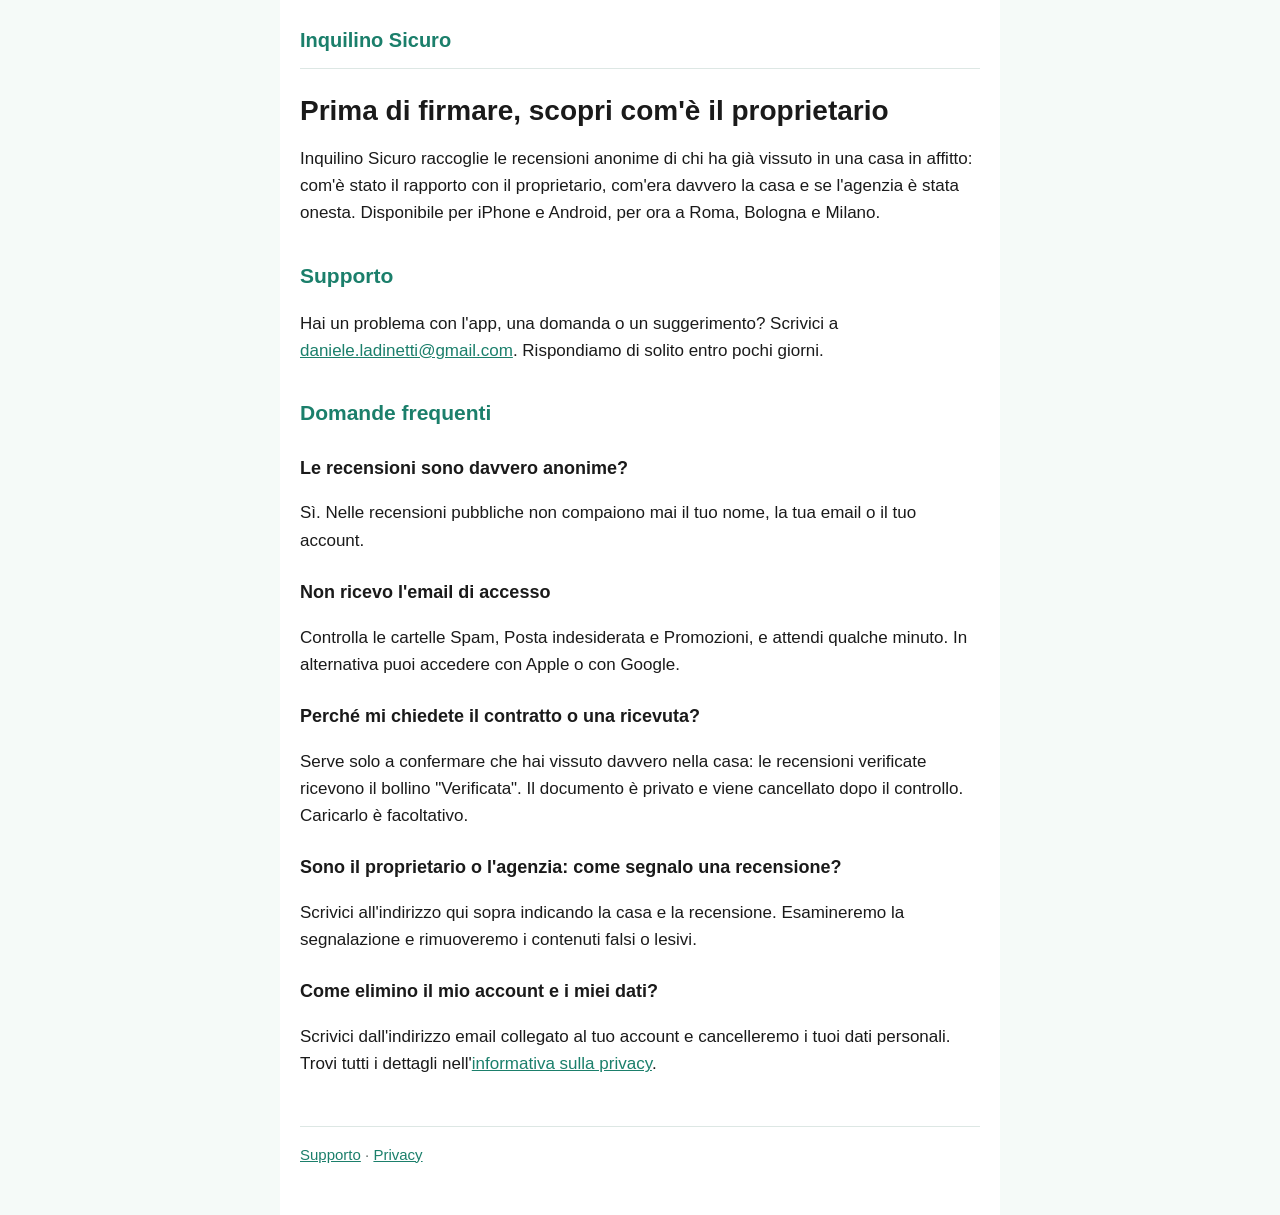
==== index.html @ e48c76f4 "Add files via upload" ====
<!doctype html>
<html lang="it">
<head>
<meta charset="utf-8">
<meta name="viewport" content="width=device-width, initial-scale=1">
<title>Inquilino Sicuro – Supporto</title>
<link rel="stylesheet" href="stile.css">
</head>
<body>
<main>
<header>
  <a class="marchio" href="index.html">Inquilino Sicuro</a>
</header>

<h1>Prima di firmare, scopri com'è il proprietario</h1>
<p>Inquilino Sicuro raccoglie le recensioni anonime di chi ha già vissuto in una casa in affitto:
com'è stato il rapporto con il proprietario, com'era davvero la casa e se l'agenzia è stata onesta.
Disponibile per iPhone e Android, per ora a Roma, Bologna e Milano.</p>

<h2>Supporto</h2>
<p>Hai un problema con l'app, una domanda o un suggerimento? Scrivici a
<a href="mailto:daniele.ladinetti@gmail.com?subject=Inquilino%20Sicuro%20-%20Supporto">daniele.ladinetti@gmail.com</a>.
Rispondiamo di solito entro pochi giorni.</p>

<h2>Domande frequenti</h2>

<h3>Le recensioni sono davvero anonime?</h3>
<p>Sì. Nelle recensioni pubbliche non compaiono mai il tuo nome, la tua email o il tuo account.</p>

<h3>Non ricevo l'email di accesso</h3>
<p>Controlla le cartelle Spam, Posta indesiderata e Promozioni, e attendi qualche minuto.
In alternativa puoi accedere con Apple o con Google.</p>

<h3>Perché mi chiedete il contratto o una ricevuta?</h3>
<p>Serve solo a confermare che hai vissuto davvero nella casa: le recensioni verificate ricevono il bollino
"Verificata". Il documento è privato e viene cancellato dopo il controllo. Caricarlo è facoltativo.</p>

<h3>Sono il proprietario o l'agenzia: come segnalo una recensione?</h3>
<p>Scrivici all'indirizzo qui sopra indicando la casa e la recensione. Esamineremo la segnalazione
e rimuoveremo i contenuti falsi o lesivi.</p>

<h3>Come elimino il mio account e i miei dati?</h3>
<p>Scrivici dall'indirizzo email collegato al tuo account e cancelleremo i tuoi dati personali.
Trovi tutti i dettagli nell'<a href="privacy.html">informativa sulla privacy</a>.</p>

<footer>
  <a href="index.html">Supporto</a> · <a href="privacy.html">Privacy</a>
</footer>
</main>
</body>
</html>
---- stile.css ----
:root {
  --verde: #1B7F6B;
  --testo: #1a1a1a;
  --tenue: #5f6b68;
  --sfondo: #f5faf8;
  --carta: #ffffff;
  --bordo: #dde7e4;
}
@media (prefers-color-scheme: dark) {
  :root {
    --verde: #5fcfb6;
    --testo: #e8efed;
    --tenue: #a3b3af;
    --sfondo: #0f1614;
    --carta: #17211e;
    --bordo: #2a3834;
  }
}
* { box-sizing: border-box; }
body {
  margin: 0;
  background: var(--sfondo);
  color: var(--testo);
  font: 17px/1.6 -apple-system, BlinkMacSystemFont, "Segoe UI", Roboto, Helvetica, Arial, sans-serif;
}
main {
  max-width: 720px;
  margin: 0 auto;
  padding: 24px 20px 48px;
  background: var(--carta);
  min-height: 100vh;
}
header { padding-bottom: 12px; border-bottom: 1px solid var(--bordo); margin-bottom: 24px; }
.marchio { color: var(--verde); font-weight: 700; font-size: 20px; text-decoration: none; }
h1 { font-size: 28px; line-height: 1.25; margin: 0 0 8px; }
h2 { font-size: 21px; margin-top: 32px; color: var(--verde); }
h3 { font-size: 18px; margin: 24px 0 4px; }
a { color: var(--verde); }
ul { padding-left: 22px; }
li { margin-bottom: 8px; }
.aggiornata { color: var(--tenue); font-size: 15px; margin-top: 0; }
footer { margin-top: 48px; padding-top: 16px; border-top: 1px solid var(--bordo); color: var(--tenue); font-size: 15px; }
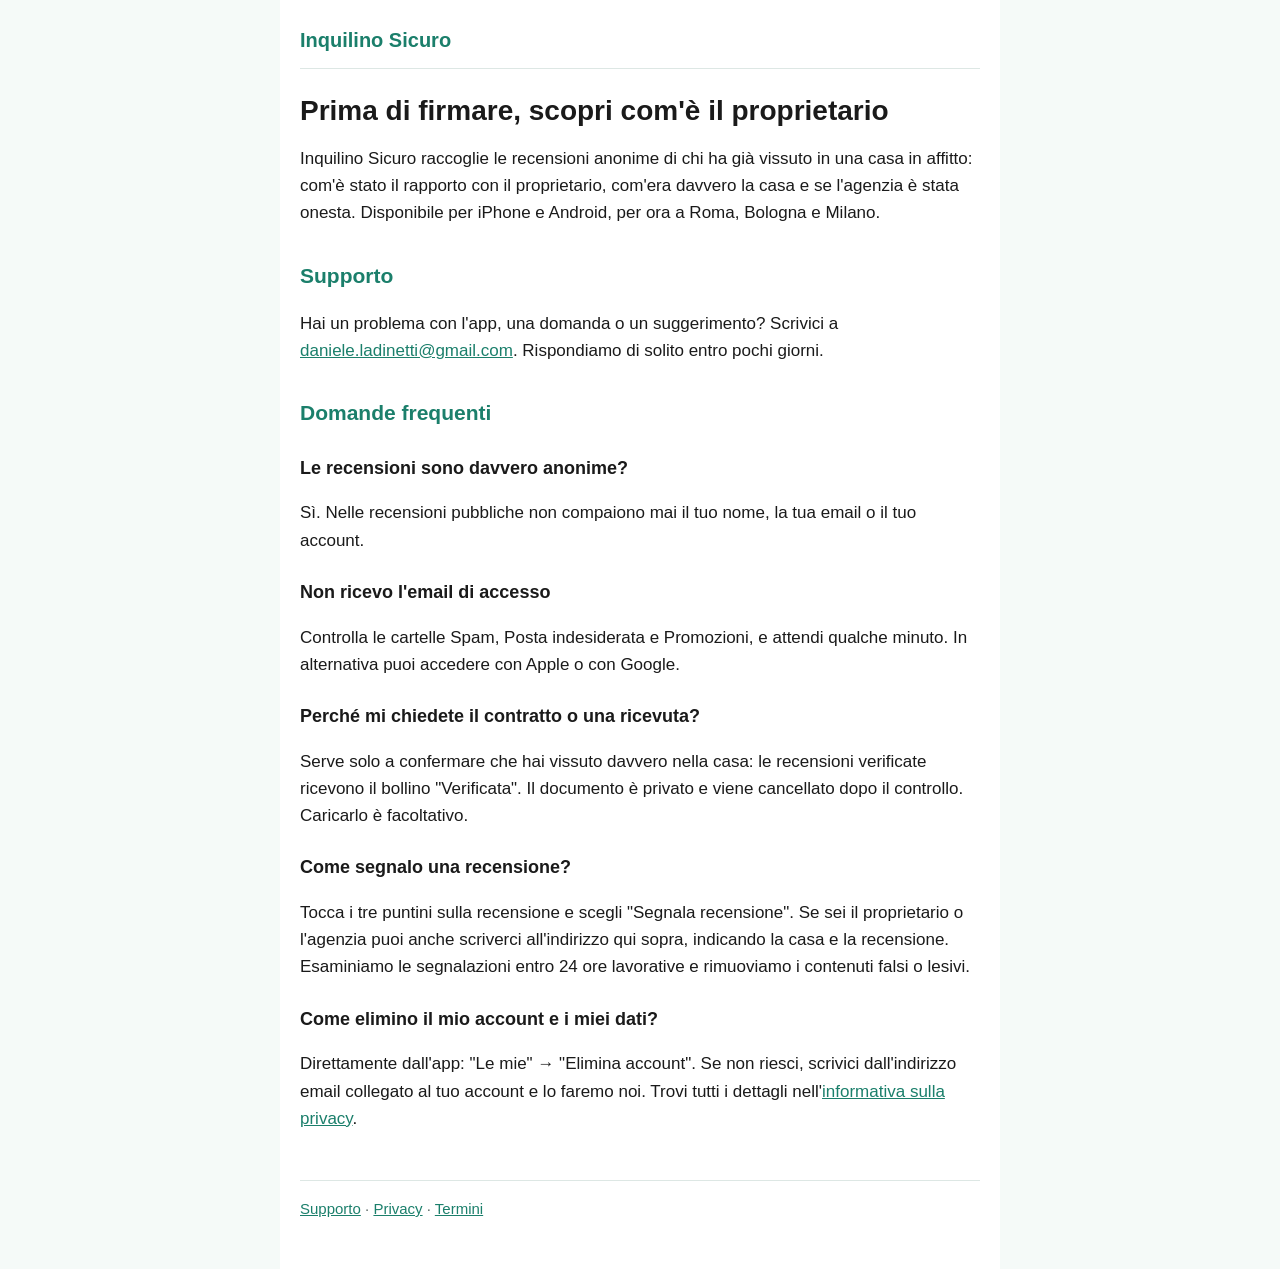
==== commit de20d3f4: "Add files via upload" ====
--- a/index.html
+++ b/index.html
@@ -35,16 +35,18 @@
 <p>Serve solo a confermare che hai vissuto davvero nella casa: le recensioni verificate ricevono il bollino
 "Verificata". Il documento è privato e viene cancellato dopo il controllo. Caricarlo è facoltativo.</p>
 
-<h3>Sono il proprietario o l'agenzia: come segnalo una recensione?</h3>
-<p>Scrivici all'indirizzo qui sopra indicando la casa e la recensione. Esamineremo la segnalazione
-e rimuoveremo i contenuti falsi o lesivi.</p>
+<h3>Come segnalo una recensione?</h3>
+<p>Tocca i tre puntini sulla recensione e scegli "Segnala recensione". Se sei il proprietario o l'agenzia
+puoi anche scriverci all'indirizzo qui sopra, indicando la casa e la recensione. Esaminiamo le segnalazioni
+entro 24 ore lavorative e rimuoviamo i contenuti falsi o lesivi.</p>
 
 <h3>Come elimino il mio account e i miei dati?</h3>
-<p>Scrivici dall'indirizzo email collegato al tuo account e cancelleremo i tuoi dati personali.
-Trovi tutti i dettagli nell'<a href="privacy.html">informativa sulla privacy</a>.</p>
+<p>Direttamente dall'app: "Le mie" → "Elimina account". Se non riesci, scrivici dall'indirizzo email
+collegato al tuo account e lo faremo noi. Trovi tutti i dettagli nell'<a href="privacy.html">informativa
+sulla privacy</a>.</p>
 
 <footer>
-  <a href="index.html">Supporto</a> · <a href="privacy.html">Privacy</a>
+  <a href="index.html">Supporto</a> · <a href="privacy.html">Privacy</a> · <a href="termini.html">Termini</a>
 </footer>
 </main>
 </body>
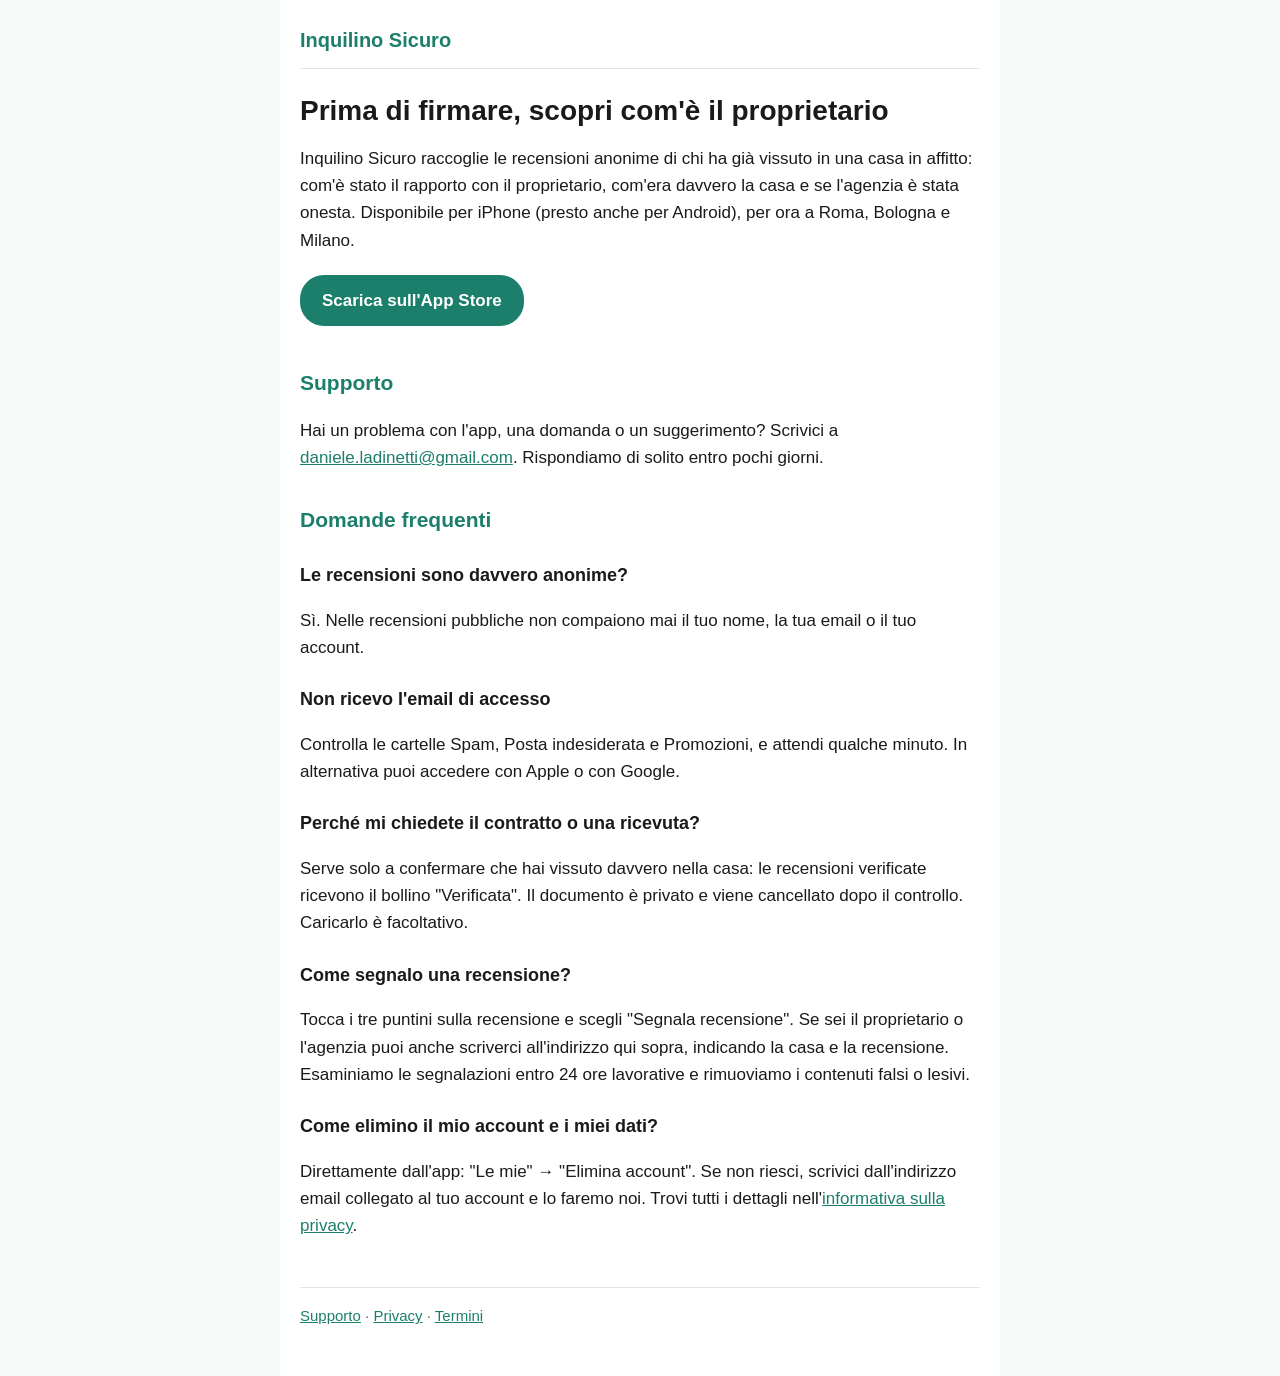
==== commit 80beb372: "Add files via upload" ====
--- a/index.html
+++ b/index.html
@@ -15,7 +15,9 @@
 <h1>Prima di firmare, scopri com'è il proprietario</h1>
 <p>Inquilino Sicuro raccoglie le recensioni anonime di chi ha già vissuto in una casa in affitto:
 com'è stato il rapporto con il proprietario, com'era davvero la casa e se l'agenzia è stata onesta.
-Disponibile per iPhone e Android, per ora a Roma, Bologna e Milano.</p>
+Disponibile per iPhone (presto anche per Android), per ora a Roma, Bologna e Milano.</p>
+
+<p><a class="scarica" href="https://apps.apple.com/it/app/inquilino-sicuro/id6838090551">Scarica sull'App Store</a></p>
 
 <h2>Supporto</h2>
 <p>Hai un problema con l'app, una domanda o un suggerimento? Scrivici a
--- a/stile.css
+++ b/stile.css
@@ -40,3 +40,6 @@
 li { margin-bottom: 8px; }
 .aggiornata { color: var(--tenue); font-size: 15px; margin-top: 0; }
 footer { margin-top: 48px; padding-top: 16px; border-top: 1px solid var(--bordo); color: var(--tenue); font-size: 15px; }
+.scarica { display: inline-block; background: var(--verde); color: #fff; text-decoration: none;
+  font-weight: 600; padding: 12px 22px; border-radius: 24px; margin: 4px 0 8px; }
+@media (prefers-color-scheme: dark) { .scarica { color: #0f1614; } }
